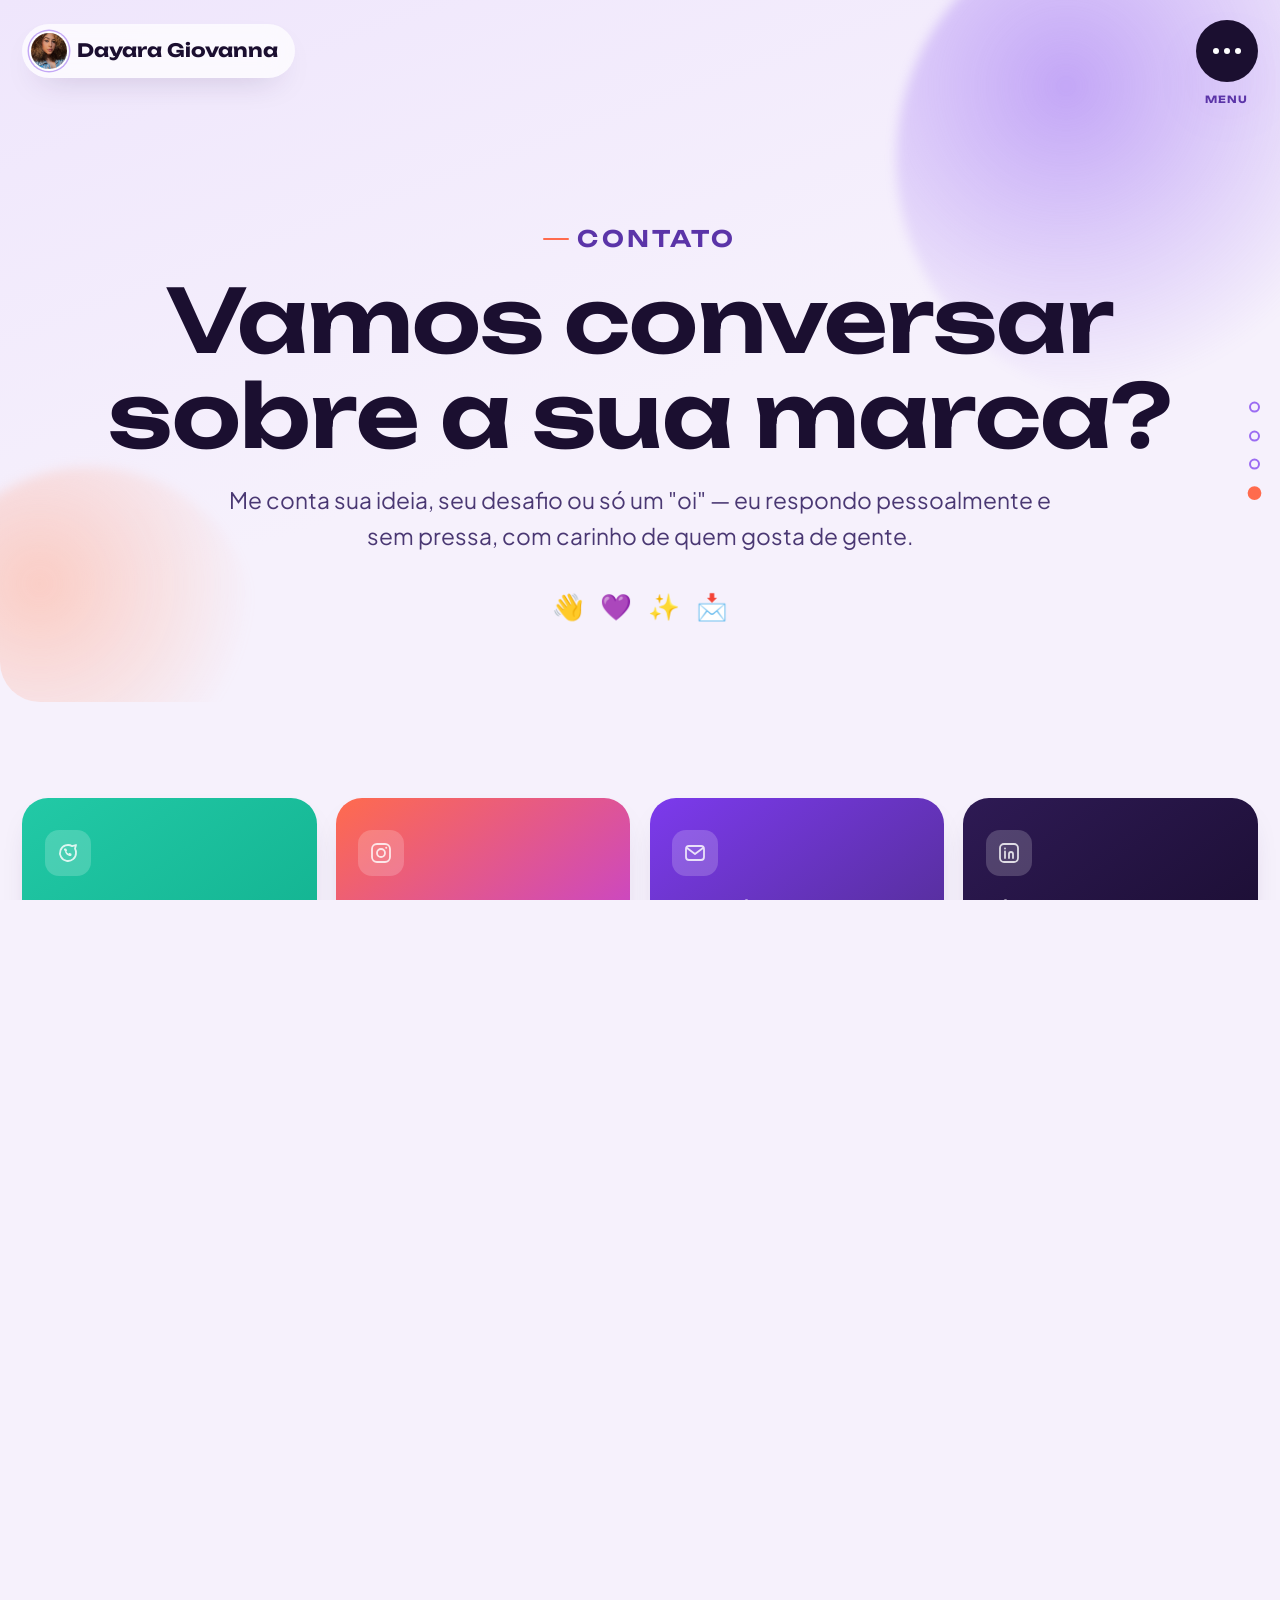
==== contato.html @ fa98b8c7 "initial commit" ====
<!DOCTYPE html>
<html lang="pt-BR">
<head>
  <meta charset="UTF-8">
  <meta name="viewport" content="width=device-width, initial-scale=1.0">
  <title>Contato — Dayara Giovanna Siqueira</title>
  <meta name="description" content="Fale com a Dayara Giovanna Siqueira: WhatsApp, Instagram, e-mail ou formulário. Vamos conversar sobre a estratégia de conteúdo da sua marca.">
  <meta name="theme-color" content="#7C3AED">
  <link rel="icon" href="data:image/svg+xml,<svg xmlns=%22http://www.w3.org/2000/svg%22 viewBox=%220 0 100 100%22><circle cx=%2250%22 cy=%2250%22 r=%2250%22 fill=%22%237C3AED%22/></svg>">
  <link rel="preconnect" href="https://fonts.googleapis.com">
  <link rel="preconnect" href="https://fonts.gstatic.com" crossorigin>
  <link rel="stylesheet" href="assets/css/base.css">
  <link rel="stylesheet" href="assets/css/contato.css">
</head>
<body data-page="contato">
  <a class="skip-link" href="#conteudo">Pular para o conteúdo</a>

  <header class="site-header">
    <div class="container">
      <a class="brand-mark" href="index.html" aria-label="Dayara Giovanna Siqueira, página inicial">
        <span class="brand-mark__dot"><img src="assets/img/hero-retrato.jpg" alt="" loading="eager"></span>
        <span class="brand-mark__name">Dayara Giovanna</span>
      </a>
      <button class="nav-toggle" type="button" aria-expanded="false" aria-controls="menu-principal">
        <span class="nav-toggle__icon" aria-hidden="true">
          <span class="nav-toggle__dots"><span></span><span></span><span></span></span>
          <svg class="nav-toggle__x" viewBox="0 0 24 24" fill="none"><path d="M6 6l12 12M18 6 6 18" stroke="currentColor" stroke-width="2.4" stroke-linecap="round"/></svg>
        </span>
        <span class="nav-toggle__label">Menu</span>
        <span class="visually-hidden">Abrir menu de navegação</span>
      </button>
    </div>
  </header>

  <nav class="nav-overlay" id="menu-principal" aria-label="Navegação principal">
    <span class="nav-close-hint">Esc para fechar</span>
    <div class="nav-overlay__links">
      <div class="nav-overlay__item"><a class="nav-overlay__link" data-nav-link="home" href="index.html"><span class="num">01</span> Home</a></div>
      <div class="nav-overlay__item"><a class="nav-overlay__link" data-nav-link="sobre" href="sobre.html"><span class="num">02</span> Sobre mim</a></div>
      <div class="nav-overlay__item"><a class="nav-overlay__link" data-nav-link="servicos" href="servicos.html"><span class="num">03</span> Serviços</a></div>
      <div class="nav-overlay__item"><a class="nav-overlay__link" data-nav-link="contato" href="contato.html"><span class="num">04</span> Contato</a></div>
    </div>
    <div class="nav-overlay__side">
      <div class="nav-overlay__blob" aria-hidden="true"></div>
      <p class="nav-overlay__quote">"Toda grande parceria começa com uma conversa boa."</p>
      <div class="nav-overlay__meta">
        <a href="mailto:ola@dayarasiqueira.com">ola@dayarasiqueira.com</a>
        <a href="https://instagram.com" target="_blank" rel="noopener">Instagram ↗</a>
        <a href="https://linkedin.com" target="_blank" rel="noopener">LinkedIn ↗</a>
      </div>
    </div>
  </nav>

  <nav class="dot-rail" aria-label="Navegação rápida entre seções">
    <div class="dot-rail__item" data-nav-link="home"><a class="dot-rail__dot" href="index.html" aria-label="Home"></a><span class="dot-rail__tip">Home</span></div>
    <div class="dot-rail__item" data-nav-link="sobre"><a class="dot-rail__dot" href="sobre.html" aria-label="Sobre mim"></a><span class="dot-rail__tip">Sobre mim</span></div>
    <div class="dot-rail__item" data-nav-link="servicos"><a class="dot-rail__dot" href="servicos.html" aria-label="Serviços"></a><span class="dot-rail__tip">Serviços</span></div>
    <div class="dot-rail__item" data-nav-link="contato"><a class="dot-rail__dot" href="contato.html" aria-label="Contato"></a><span class="dot-rail__tip">Contato</span></div>
  </nav>

  <main id="conteudo">
    <section class="contact-hero">
      <div class="contact-hero__blob contact-hero__blob--a" aria-hidden="true"></div>
      <div class="contact-hero__blob contact-hero__blob--b" aria-hidden="true"></div>
      <div class="container contact-hero__content reveal">
        <p class="eyebrow" style="justify-content:center">Contato</p>
        <h1>Vamos conversar sobre a sua marca?</h1>
        <p>Me conta sua ideia, seu desafio ou só um "oi" — eu respondo pessoalmente e sem pressa, com carinho de quem gosta de gente.</p>
        <div class="contact-hero__emojis" aria-hidden="true"><span>👋</span><span>💜</span><span>✨</span><span>📩</span></div>
      </div>
    </section>

    <section class="section" aria-label="Formas rápidas de contato">
      <div class="container">
        <div class="quick-contact reveal-stagger">
          <a class="quick-card quick-card--whatsapp cursor-grow" href="https://wa.me/5521999999999" target="_blank" rel="noopener">
            <span class="quick-card__icon"><svg viewBox="0 0 24 24" fill="none"><path d="M20 12a8 8 0 1 1-3.8-6.8L20 4l-1 3.6A7.9 7.9 0 0 1 20 12Z" stroke="currentColor" stroke-width="1.8" stroke-linejoin="round"/><path d="M9 9.5c0 3 2.5 5.5 5.5 5.5.6 0 1-.5 1-1v-.7c0-.3-.2-.6-.5-.7l-1.3-.5c-.3-.1-.6 0-.8.3l-.3.4c-1-.5-1.8-1.3-2.3-2.3l.4-.3c.2-.2.3-.5.3-.8L10.5 8c-.1-.3-.4-.5-.7-.5H9c-.5 0-1 .4-1 1v1Z" fill="currentColor"/></svg></span>
            <div><h3>WhatsApp</h3><span>Resposta rápida, direto no chat</span></div>
            <span class="quick-card__arrow">Chamar agora <svg viewBox="0 0 24 24" fill="none" aria-hidden="true"><path d="M7 17 17 7M17 7H9M17 7V15" stroke="currentColor" stroke-width="2.2" stroke-linecap="round" stroke-linejoin="round"/></svg></span>
          </a>
          <a class="quick-card quick-card--instagram cursor-grow" href="https://instagram.com" target="_blank" rel="noopener">
            <span class="quick-card__icon"><svg viewBox="0 0 24 24" fill="none"><rect x="3" y="3" width="18" height="18" rx="5" stroke="currentColor" stroke-width="1.8"/><circle cx="12" cy="12" r="4" stroke="currentColor" stroke-width="1.8"/><circle cx="17.2" cy="6.8" r="1" fill="currentColor"/></svg></span>
            <div><h3>Instagram</h3><span>Bastidores e conteúdo do dia a dia</span></div>
            <span class="quick-card__arrow">Seguir <svg viewBox="0 0 24 24" fill="none" aria-hidden="true"><path d="M7 17 17 7M17 7H9M17 7V15" stroke="currentColor" stroke-width="2.2" stroke-linecap="round" stroke-linejoin="round"/></svg></span>
          </a>
          <a class="quick-card quick-card--email cursor-grow" href="mailto:ola@dayarasiqueira.com">
            <span class="quick-card__icon"><svg viewBox="0 0 24 24" fill="none"><rect x="3" y="5" width="18" height="14" rx="3" stroke="currentColor" stroke-width="1.8"/><path d="m4 7 8 6 8-6" stroke="currentColor" stroke-width="1.8" stroke-linecap="round" stroke-linejoin="round"/></svg></span>
            <div><h3>E-mail</h3><span>ola@dayarasiqueira.com</span></div>
            <span class="quick-card__arrow">Enviar e-mail <svg viewBox="0 0 24 24" fill="none" aria-hidden="true"><path d="M7 17 17 7M17 7H9M17 7V15" stroke="currentColor" stroke-width="2.2" stroke-linecap="round" stroke-linejoin="round"/></svg></span>
          </a>
          <a class="quick-card quick-card--linkedin cursor-grow" href="https://linkedin.com" target="_blank" rel="noopener">
            <span class="quick-card__icon"><svg viewBox="0 0 24 24" fill="none"><rect x="3" y="3" width="18" height="18" rx="4" stroke="currentColor" stroke-width="1.8"/><path d="M8 10.5V17M8 7.5v.01M12 17v-4a2 2 0 0 1 4 0v4M12 13v4" stroke="currentColor" stroke-width="1.8" stroke-linecap="round"/></svg></span>
            <div><h3>LinkedIn</h3><span>Conexões profissionais e cases</span></div>
            <span class="quick-card__arrow">Conectar <svg viewBox="0 0 24 24" fill="none" aria-hidden="true"><path d="M7 17 17 7M17 7H9M17 7V15" stroke="currentColor" stroke-width="2.2" stroke-linecap="round" stroke-linejoin="round"/></svg></span>
          </a>
        </div>
      </div>
    </section>

    <section class="section" aria-label="Formulário de contato">
      <div class="container contact-form-wrap">
        <div class="contact-form-aside reveal">
          <p class="eyebrow">Formulário</p>
          <h2 class="text-balance">Prefere escrever com calma? Manda por aqui.</h2>
          <p>Conta um pouco sobre seu projeto — eu leio cada mensagem com atenção e respondo em até 1 dia útil.</p>
          <ul>
            <li><svg viewBox="0 0 24 24" fill="none"><path d="M12 6v6l4 2" stroke="currentColor" stroke-width="2" stroke-linecap="round"/><circle cx="12" cy="12" r="9" stroke="currentColor" stroke-width="2"/></svg> Resposta em até 1 dia útil</li>
            <li><svg viewBox="0 0 24 24" fill="none"><path d="M12 21s-7-4.3-9.5-8.6C.7 8.1 2 4.5 5.6 4a5 5 0 0 1 6.4 2 5 5 0 0 1 6.4-2c3.6.5 4.9 4.1 3.1 7.4C19 16.7 12 21 12 21Z" stroke="currentColor" stroke-width="2"/></svg> Atendimento remoto, todo o Brasil</li>
            <li><svg viewBox="0 0 24 24" fill="none"><path d="M5 13l4 4L19 7" stroke="currentColor" stroke-width="2.4" stroke-linecap="round" stroke-linejoin="round"/></svg> Primeira conversa sem compromisso</li>
          </ul>
        </div>

        <div class="contact-card reveal">
          <form id="contact-form" novalidate>
            <div class="form-field">
              <input type="text" id="nome" name="nome" placeholder=" " required autocomplete="name">
              <label for="nome">Seu nome</label>
            </div>
            <div class="form-field">
              <input type="email" id="email" name="email" placeholder=" " required autocomplete="email">
              <label for="email">Seu e-mail</label>
            </div>
            <div class="form-field form-field--select">
              <select id="assunto" name="assunto" required>
                <option value="" disabled selected></option>
                <option value="gestao">Gestão de redes sociais</option>
                <option value="estrategia">Estratégia de conteúdo</option>
                <option value="producao">Produção fotográfica & vídeo</option>
                <option value="consultoria">Consultoria & mentoria</option>
                <option value="outro">Outro assunto</option>
              </select>
              <label for="assunto">Assunto</label>
            </div>
            <div class="form-field">
              <textarea id="mensagem" name="mensagem" placeholder=" " required></textarea>
              <label for="mensagem">Conte um pouco sobre seu projeto</label>
            </div>
            <button class="btn btn--primary contact-card__submit" type="submit">
              Enviar mensagem
              <svg viewBox="0 0 24 24" fill="none" aria-hidden="true"><path d="M7 17 17 7M17 7H9M17 7V15" stroke="currentColor" stroke-width="2.2" stroke-linecap="round" stroke-linejoin="round"/></svg>
            </button>
          </form>

          <div class="form-success" role="status" aria-live="polite">
            <span class="form-success__icon"><svg viewBox="0 0 24 24" fill="none"><path d="M5 13l4 4L19 7" stroke="currentColor" stroke-width="2.6" stroke-linecap="round" stroke-linejoin="round"/></svg></span>
            <h3>Mensagem enviada!</h3>
            <p>Obrigada por escrever. Vou ler com carinho e responder em breve, viu? 💜</p>
            <button class="btn btn--outline" type="button" data-form-reset>Enviar outra mensagem</button>
          </div>
        </div>
      </div>
    </section>

    <section class="section" aria-labelledby="faq-titulo">
      <div class="container">
        <div class="feed-head reveal" style="text-align:center; margin-bottom: var(--space-lg);">
          <p class="eyebrow" style="justify-content:center">Perguntas frequentes</p>
          <h2 id="faq-titulo" class="text-balance" style="font-size: var(--fs-2xl); margin-top:0.8rem;">Ainda com dúvidas? Talvez estejam aqui.</h2>
        </div>
        <div class="faq-list reveal-stagger">
          <details class="faq-item">
            <summary>Como funciona o processo de contratação?<span class="faq-icon" aria-hidden="true"><svg viewBox="0 0 24 24" fill="none"><path d="M12 5v14M5 12h14" stroke="currentColor" stroke-width="2.4" stroke-linecap="round"/></svg></span></summary>
            <div class="faq-item__body"><p>Depois do primeiro contato, agendamos uma conversa de diagnóstico gratuita. A partir dela, monto uma proposta sob medida para o seu momento.</p></div>
          </details>
          <details class="faq-item">
            <summary>Atende clientes fora do Rio de Janeiro?<span class="faq-icon" aria-hidden="true"><svg viewBox="0 0 24 24" fill="none"><path d="M12 5v14M5 12h14" stroke="currentColor" stroke-width="2.4" stroke-linecap="round"/></svg></span></summary>
            <div class="faq-item__body"><p>Sim! Todo o atendimento é remoto, então trabalho com marcas de qualquer lugar do Brasil (e do mundo).</p></div>
          </details>
          <details class="faq-item">
            <summary>Qual o prazo médio de entrega do planejamento?<span class="faq-icon" aria-hidden="true"><svg viewBox="0 0 24 24" fill="none"><path d="M12 5v14M5 12h14" stroke="currentColor" stroke-width="2.4" stroke-linecap="round"/></svg></span></summary>
            <div class="faq-item__body"><p>O planejamento estratégico costuma ficar pronto em até 10 dias úteis após o alinhamento inicial com a marca.</p></div>
          </details>
          <details class="faq-item">
            <summary>Preciso já ter identidade visual definida?<span class="faq-icon" aria-hidden="true"><svg viewBox="0 0 24 24" fill="none"><path d="M12 5v14M5 12h14" stroke="currentColor" stroke-width="2.4" stroke-linecap="round"/></svg></span></summary>
            <div class="faq-item__body"><p>Não é obrigatório. Se sua marca ainda não tem identidade visual fechada, posso indicar parceiros de confiança para essa etapa.</p></div>
          </details>
          <details class="faq-item">
            <summary>Como acompanho os resultados do meu projeto?<span class="faq-icon" aria-hidden="true"><svg viewBox="0 0 24 24" fill="none"><path d="M12 5v14M5 12h14" stroke="currentColor" stroke-width="2.4" stroke-linecap="round"/></svg></span></summary>
            <div class="faq-item__body"><p>Envio relatórios periódicos com métricas claras e, nos planos Crescimento e Performance, marcamos conversas de acompanhamento.</p></div>
          </details>
        </div>
      </div>
    </section>
  </main>

  <footer class="site-footer">
    <div class="footer-blob" aria-hidden="true"></div>
    <div class="container">
      <div class="footer-grid">
        <div class="footer-brand">
          <h3>Dayara Giovanna Siqueira</h3>
          <p>Social media & estrategista de conteúdo, criando comunicação que conecta marcas a pessoas.</p>
        </div>
        <div class="footer-col">
          <h4>Navegação</h4>
          <ul>
            <li><a href="index.html">Home</a></li>
            <li><a href="sobre.html">Sobre mim</a></li>
            <li><a href="servicos.html">Serviços</a></li>
            <li><a href="contato.html">Contato</a></li>
          </ul>
        </div>
        <div class="footer-col">
          <h4>Conecte-se</h4>
          <ul>
            <li><a href="mailto:ola@dayarasiqueira.com">ola@dayarasiqueira.com</a></li>
            <li><a href="https://instagram.com" target="_blank" rel="noopener">Instagram</a></li>
            <li><a href="https://linkedin.com" target="_blank" rel="noopener">LinkedIn</a></li>
          </ul>
        </div>
      </div>
      <div class="footer-bottom">
        <span>© 2026 Dayara Giovanna Siqueira. Todos os direitos reservados.</span>
        <span>Protótipo de projeto — pessoa fictícia.</span>
      </div>
    </div>
  </footer>

  <script src="assets/js/main.js"></script>
  <script src="assets/js/contato.js"></script>
</body>
</html>
---- assets/css/base.css ----
/* ==========================================================================
   DAYARA GIOVANNA — DESIGN SYSTEM BASE
   Tokens, reset, tipografia, navegação e componentes globais
   ========================================================================== */

@import url('https://fonts.googleapis.com/css2?family=Unbounded:wght@400;500;600;700;800;900&family=Plus+Jakarta+Sans:ital,wght@0,400;0,500;0,600;0,700;0,800;1,500&display=swap');

:root {
  /* ---- Paleta: roxo lilás + acentos vibrantes de publicidade ---- */
  --lilac-bg: #F6F1FC;
  --lilac-bg-soft: #FBF8FE;
  --lilac-panel: #ECE1FA;
  --lilac-panel-2: #E3D2F9;
  --white: #FFFFFF;

  --purple-950: #170B2B;
  --purple-800: #2E1A54;
  --purple-700: #402876;
  --purple-600: #5B34A8;
  --purple-500: #7C3AED;
  --purple-400: #9B6CF2;
  --purple-300: #C4A8F5;
  --purple-200: #DFCBFA;
  --purple-100: #EFE6FC;

  --coral-600: #E24E3B;
  --coral-500: #FF6B4D;
  --coral-300: #FFB199;
  --coral-100: #FFE4DA;

  --mint-600: #0FAE8C;
  --mint-500: #21CDA8;
  --mint-100: #D6F7EE;

  --gold-500: #FFC24B;
  --gold-100: #FFEFCE;

  --ink: #1B0F30;
  --body-text: #4A3873;
  --muted: #7863A3;
  --line: rgba(64, 40, 118, 0.14);

  /* ---- Tipografia ---- */
  --font-display: 'Unbounded', system-ui, sans-serif;
  --font-body: 'Plus Jakarta Sans', system-ui, sans-serif;

  --fs-xs: clamp(0.78rem, 0.75rem + 0.1vw, 0.85rem);
  --fs-sm: clamp(0.9rem, 0.87rem + 0.15vw, 1rem);
  --fs-base: clamp(1rem, 0.96rem + 0.2vw, 1.125rem);
  --fs-md: clamp(1.2rem, 1.1rem + 0.4vw, 1.5rem);
  --fs-lg: clamp(1.6rem, 1.4rem + 0.9vw, 2.3rem);
  --fs-xl: clamp(1.9rem, 1.5rem + 1.7vw, 3.6rem);
  --fs-2xl: clamp(2.15rem, 1.7rem + 2.7vw, 5.4rem);
  --fs-3xl: clamp(2.5rem, 1.8rem + 4.6vw, 7.8rem);

  /* ---- Espaçamento ---- */
  --space-2xs: 0.4rem;
  --space-xs: 0.75rem;
  --space-sm: 1.25rem;
  --space-md: 2rem;
  --space-lg: 3.5rem;
  --space-xl: 6rem;
  --space-2xl: 9rem;

  --container: 1240px;
  --radius-sm: 14px;
  --radius-md: 26px;
  --radius-lg: 40px;
  --radius-pill: 999px;

  --ease-out: cubic-bezier(0.16, 1, 0.3, 1);
  --ease-soft: cubic-bezier(0.4, 0, 0.2, 1);
  --dur-fast: 0.25s;
  --dur-base: 0.5s;
  --dur-slow: 0.9s;

  --shadow-soft: 0 20px 50px -25px rgba(46, 26, 84, 0.35);
  --shadow-card: 0 14px 34px -18px rgba(46, 26, 84, 0.28);
  --shadow-lift: 0 26px 60px -20px rgba(124, 58, 237, 0.4);
}

/* ---- Reset ---- */
*, *::before, *::after { box-sizing: border-box; }
* { margin: 0; }
html { scroll-behavior: smooth; }
@media (prefers-reduced-motion: reduce) {
  html { scroll-behavior: auto; }
  *, *::before, *::after {
    animation-duration: 0.001ms !important;
    animation-iteration-count: 1 !important;
    transition-duration: 0.001ms !important;
    scroll-behavior: auto !important;
  }
}

html, body { height: 100%; }
html { overflow-x: hidden; }
body {
  font-family: var(--font-body);
  font-size: var(--fs-base);
  color: var(--body-text);
  background: var(--lilac-bg);
  line-height: 1.6;
  -webkit-font-smoothing: antialiased;
  overflow-x: hidden;
}

img, picture, video, svg { display: block; max-width: 100%; }
img { height: auto; }
a { color: inherit; text-decoration: none; }
ul, ol { list-style: none; padding: 0; }
button, input, textarea, select { font: inherit; color: inherit; }
button { cursor: pointer; background: none; border: none; }

h1, h2, h3, h4 {
  font-family: var(--font-display);
  color: var(--ink);
  line-height: 1.08;
  letter-spacing: -0.01em;
  font-weight: 600;
}

::selection { background: var(--purple-500); color: var(--white); }

:focus-visible {
  outline: 3px solid var(--purple-500);
  outline-offset: 3px;
  border-radius: 4px;
}

.container {
  width: min(100% - 2.8rem, var(--container));
  margin-inline: auto;
}

.skip-link {
  position: absolute;
  top: -100px;
  left: 1rem;
  background: var(--ink);
  color: var(--white);
  padding: 0.8rem 1.4rem;
  border-radius: var(--radius-sm);
  z-index: 999;
  transition: top var(--dur-fast) var(--ease-out);
}
.skip-link:focus { top: 1rem; }

.eyebrow {
  display: inline-flex;
  align-items: center;
  gap: 0.5rem;
  font-family: var(--font-display);
  font-size: var(--fs-xs);
  font-weight: 600;
  letter-spacing: 0.14em;
  text-transform: uppercase;
  color: var(--purple-600);
}
.eyebrow::before {
  content: '';
  width: 26px;
  height: 2px;
  background: var(--coral-500);
  border-radius: 2px;
}

.section {
  padding-block: var(--space-xl);
  position: relative;
}

.text-balance { text-wrap: balance; }

.highlight {
  position: relative;
  white-space: nowrap;
}
.highlight svg {
  position: absolute;
  left: -2%;
  bottom: -0.12em;
  width: 104%;
  height: 0.5em;
  z-index: -1;
  color: var(--gold-500);
}

/* ---- Botões ---- */
.btn {
  display: inline-flex;
  align-items: center;
  gap: 0.6rem;
  font-family: var(--font-display);
  font-weight: 600;
  font-size: var(--fs-sm);
  padding: 1.05rem 1.9rem;
  border-radius: var(--radius-pill);
  transition: transform var(--dur-fast) var(--ease-out), box-shadow var(--dur-fast) var(--ease-out), background var(--dur-fast) var(--ease-out);
  white-space: nowrap;
}
.btn svg { width: 18px; height: 18px; transition: transform var(--dur-fast) var(--ease-out); }
.btn:hover svg { transform: translate(3px, -3px); }
.btn:hover { transform: translateY(-3px); }
.btn:active { transform: translateY(-1px); }

.btn--primary {
  background: var(--ink);
  color: var(--white);
  box-shadow: var(--shadow-card);
}
.btn--primary:hover { background: var(--purple-500); box-shadow: var(--shadow-lift); }

.btn--coral {
  background: var(--coral-500);
  color: var(--white);
  box-shadow: 0 18px 40px -16px rgba(226, 78, 59, 0.55);
}
.btn--coral:hover { background: var(--coral-600); }

.btn--outline {
  background: transparent;
  color: var(--ink);
  border: 1.5px solid var(--line);
}
.btn--outline:hover { border-color: var(--purple-500); background: var(--purple-100); }

.btn--ghost {
  background: var(--white);
  color: var(--ink);
  box-shadow: var(--shadow-card);
}
.btn--ghost:hover { background: var(--purple-100); }

/* ---- Tag / pill ---- */
.pill {
  display: inline-flex;
  align-items: center;
  gap: 0.45rem;
  font-size: var(--fs-xs);
  font-weight: 600;
  padding: 0.5rem 1rem;
  border-radius: var(--radius-pill);
  background: var(--white);
  color: var(--purple-700);
  box-shadow: var(--shadow-card);
}

/* ==========================================================================
   NAVEGAÇÃO — marca fixa + gatilho de menu + overlay fullscreen
   ========================================================================== */

.site-header {
  position: fixed;
  inset: 0 0 auto 0;
  z-index: 250;
  padding: var(--space-sm) 0 0;
  pointer-events: none;
}
.site-header .container {
  display: flex;
  align-items: center;
  justify-content: space-between;
}

.brand-mark {
  pointer-events: auto;
  display: inline-flex;
  align-items: center;
  gap: 0.6rem;
  font-family: var(--font-display);
  font-weight: 700;
  font-size: 1.15rem;
  color: var(--ink);
  background: rgba(255,255,255,0.72);
  backdrop-filter: blur(14px);
  padding: 0.55rem 1.1rem 0.55rem 0.55rem;
  border-radius: var(--radius-pill);
  box-shadow: var(--shadow-card);
  transition: transform var(--dur-fast) var(--ease-out);
}
.brand-mark:hover { transform: translateY(-2px); }
.brand-mark__dot {
  width: 36px;
  height: 36px;
  border-radius: 50%;
  overflow: hidden;
  flex-shrink: 0;
  box-shadow: 0 0 0 2px var(--white), 0 0 0 3.5px var(--purple-300);
}
.brand-mark__dot img {
  width: 100%;
  height: 100%;
  object-fit: cover;
  object-position: center 60%;
  display: block;
}

/* Gatilho do menu: três pontinhos que dão lugar a um X ao abrir */
.nav-toggle {
  pointer-events: auto;
  position: relative;
  width: 62px;
  height: 62px;
  border-radius: 50%;
  background: var(--ink);
  box-shadow: var(--shadow-lift);
  display: grid;
  place-items: center;
  transition: transform var(--dur-fast) var(--ease-out), background var(--dur-fast) var(--ease-out);
}
.nav-toggle:hover { transform: scale(1.06); }

.nav-toggle__icon {
  position: relative;
  width: 22px;
  height: 22px;
  display: flex;
  align-items: center;
  justify-content: center;
}
.nav-toggle__dots {
  position: absolute;
  inset: 0;
  display: flex;
  align-items: center;
  justify-content: center;
  gap: 5px;
  transition: opacity var(--dur-fast) var(--ease-out), transform var(--dur-fast) var(--ease-out);
}
.nav-toggle__dots span {
  width: 6px;
  height: 6px;
  border-radius: 50%;
  background: var(--white);
  flex-shrink: 0;
}
.nav-toggle__x {
  position: absolute;
  inset: 0;
  width: 22px;
  height: 22px;
  color: var(--white);
  opacity: 0;
  transform: rotate(-35deg) scale(0.5);
  transition: opacity var(--dur-base) var(--ease-out), transform var(--dur-base) var(--ease-out);
}
.nav-toggle[aria-expanded="true"] .nav-toggle__dots {
  opacity: 0;
  transform: scale(0.4);
}
.nav-toggle[aria-expanded="true"] .nav-toggle__x {
  opacity: 1;
  transform: rotate(0deg) scale(1);
}

.nav-toggle__label {
  position: absolute;
  bottom: -1.6rem;
  font-family: var(--font-display);
  font-size: 0.62rem;
  letter-spacing: 0.12em;
  text-transform: uppercase;
  color: var(--purple-600);
  font-weight: 700;
}
.nav-toggle[aria-expanded="true"] { background: var(--coral-500); }

.nav-overlay {
  position: fixed;
  inset: 0;
  z-index: 200;
  background: var(--purple-950);
  display: grid;
  grid-template-columns: 1.15fr 0.85fr;
  visibility: hidden;
  opacity: 0;
  transition: opacity var(--dur-base) var(--ease-soft), visibility 0s linear var(--dur-base);
}
.nav-overlay.is-open {
  visibility: visible;
  opacity: 1;
  transition: opacity var(--dur-base) var(--ease-soft);
}
.nav-overlay__links {
  padding: clamp(6.5rem, 10vw, 9rem) clamp(1.8rem, 6vw, 6rem) var(--space-lg);
  display: flex;
  flex-direction: column;
  justify-content: center;
  gap: 0.4rem;
  position: relative;
}
.nav-overlay__item {
  overflow: hidden;
}
.nav-overlay__link {
  display: flex;
  align-items: baseline;
  gap: 1.1rem;
  font-family: var(--font-display);
  font-size: clamp(2.6rem, 5.5vw, 5rem);
  font-weight: 600;
  color: var(--purple-200);
  padding: 0.28em 0;
  transform: translateY(110%);
  transition: transform var(--dur-slow) var(--ease-out), color var(--dur-fast) var(--ease-out);
  border-bottom: 1px solid rgba(255,255,255,0.08);
}
.nav-overlay.is-open .nav-overlay__link { transform: translateY(0); }
.nav-overlay__link span.num {
  font-family: var(--font-body);
  font-size: 0.85rem;
  font-weight: 600;
  color: var(--coral-500);
}
.nav-overlay__link:hover,
.nav-overlay__link:focus-visible,
.nav-overlay__link[aria-current="page"] {
  color: var(--white);
}
.nav-overlay__link:hover span.num,
.nav-overlay__link[aria-current="page"] span.num { color: var(--mint-500); }

.nav-overlay__side {
  background: var(--purple-800);
  padding: clamp(6.5rem, 10vw, 9rem) clamp(1.8rem, 5vw, 4rem) var(--space-lg);
  display: flex;
  flex-direction: column;
  justify-content: space-between;
  position: relative;
  overflow: hidden;
}
.nav-overlay__quote {
  font-family: var(--font-display);
  font-size: var(--fs-md);
  color: var(--purple-100);
  max-width: 24ch;
  line-height: 1.3;
}
.nav-overlay__meta {
  display: flex;
  flex-direction: column;
  gap: 1.1rem;
}
.nav-overlay__meta a {
  font-weight: 600;
  color: var(--purple-200);
  border-bottom: 1px solid transparent;
  transition: color var(--dur-fast), border-color var(--dur-fast);
  width: fit-content;
}
.nav-overlay__meta a:hover { color: var(--white); border-color: var(--coral-500); }
.nav-overlay__blob {
  position: absolute;
  right: -20%;
  bottom: -15%;
  width: 60%;
  aspect-ratio: 1;
  background: radial-gradient(circle at 30% 30%, var(--purple-500), transparent 70%);
  filter: blur(10px);
  opacity: 0.55;
  border-radius: 50%;
}

.nav-close-hint {
  position: absolute;
  bottom: var(--space-sm);
  left: clamp(1.8rem, 6vw, 6rem);
  color: var(--purple-300);
  font-size: var(--fs-xs);
  letter-spacing: 0.1em;
  text-transform: uppercase;
  z-index: 1;
}

@media (max-width: 760px) {
  .nav-close-hint { left: 1.6rem; bottom: 1.3rem; }
}

body.nav-open { overflow: hidden; }

/* ---- Trilho de pontos (navegação secundária, desktop) ---- */
.dot-rail {
  position: fixed;
  right: var(--space-sm);
  top: 50%;
  transform: translateY(-50%);
  z-index: 90;
  display: flex;
  flex-direction: column;
  align-items: center;
  gap: 1.1rem;
  pointer-events: auto;
}
.dot-rail__item { position: relative; display: flex; align-items: center; }
.dot-rail__dot {
  width: 11px;
  height: 11px;
  border-radius: 50%;
  border: 2px solid var(--purple-400);
  background: transparent;
  transition: background var(--dur-fast), transform var(--dur-fast), border-color var(--dur-fast);
}
.dot-rail__item[aria-current="page"] .dot-rail__dot,
.dot-rail__item:hover .dot-rail__dot {
  background: var(--coral-500);
  border-color: var(--coral-500);
  transform: scale(1.25);
}
.dot-rail__tip {
  position: absolute;
  right: 130%;
  white-space: nowrap;
  font-family: var(--font-display);
  font-size: 0.7rem;
  font-weight: 600;
  letter-spacing: 0.06em;
  text-transform: uppercase;
  background: var(--ink);
  color: var(--white);
  padding: 0.35rem 0.7rem;
  border-radius: var(--radius-pill);
  opacity: 0;
  transform: translateX(6px);
  transition: opacity var(--dur-fast) var(--ease-out), transform var(--dur-fast) var(--ease-out);
}
.dot-rail__item:hover .dot-rail__tip,
.dot-rail__item:focus-within .dot-rail__tip { opacity: 1; transform: translateX(0); }

@media (max-width: 960px) {
  .dot-rail { display: none; }
}

@media (max-width: 760px) {
  .nav-overlay { grid-template-columns: 1fr; }
  .nav-overlay__side { display: none; }
  .nav-overlay__links { padding: clamp(6rem, 22vw, 7.5rem) 1.6rem var(--space-lg); }
  .nav-overlay__link { font-size: clamp(2.1rem, 11vw, 2.8rem); gap: 0.8rem; }
}

@media (max-width: 420px) {
  .brand-mark__name { display: none; }
  .brand-mark { padding: 0.55rem; }
}

/* ---- Banner de chamada (CTA), reutilizado em várias páginas ---- */
.cta-band {
  background: linear-gradient(135deg, var(--purple-500), var(--coral-500));
  border-radius: var(--radius-lg);
  padding: clamp(3rem, 7vw, 5rem);
  text-align: center;
  color: var(--white);
  position: relative;
  overflow: hidden;
}
.cta-band .eyebrow { justify-content: center; color: rgba(255,255,255,0.85); }
.cta-band .eyebrow::before { background: var(--white); }
.cta-band h2 {
  color: var(--white);
  font-size: var(--fs-2xl);
  max-width: 20ch;
  margin: 1rem auto 0.9rem;
}
.cta-band p { color: rgba(255,255,255,0.88); max-width: 46ch; margin: 0 auto var(--space-md); }
.cta-band .btn--primary { background: var(--white); color: var(--ink); box-shadow: 0 20px 50px -20px rgba(0,0,0,0.4); }
.cta-band .btn--primary:hover { background: var(--ink); color: var(--white); }

/* ---- Rodapé ---- */
.site-footer {
  background: var(--ink);
  color: var(--purple-200);
  padding-block: var(--space-lg) var(--space-md);
  position: relative;
  overflow: hidden;
}
.site-footer a { transition: color var(--dur-fast); }
.site-footer a:hover { color: var(--white); }
.footer-grid {
  display: grid;
  grid-template-columns: 1.3fr 1fr 1fr;
  gap: var(--space-md);
  padding-bottom: var(--space-lg);
  border-bottom: 1px solid rgba(255,255,255,0.1);
}
.footer-brand h3 {
  color: var(--white);
  font-size: var(--fs-lg);
  margin-bottom: 1rem;
}
.footer-brand p { max-width: 36ch; color: var(--purple-300); }
.footer-col h4 {
  font-family: var(--font-display);
  color: var(--white);
  font-size: 0.85rem;
  letter-spacing: 0.08em;
  text-transform: uppercase;
  margin-bottom: 1.1rem;
}
.footer-col ul { display: flex; flex-direction: column; gap: 0.7rem; }
.footer-bottom {
  display: flex;
  justify-content: space-between;
  align-items: center;
  flex-wrap: wrap;
  gap: 1rem;
  padding-top: var(--space-md);
  font-size: var(--fs-xs);
  color: var(--purple-400);
}
.footer-blob {
  position: absolute;
  top: -30%;
  left: -10%;
  width: 40%;
  aspect-ratio: 1;
  background: radial-gradient(circle, var(--purple-700), transparent 70%);
  opacity: 0.5;
}

@media (max-width: 760px) {
  .footer-grid { grid-template-columns: 1fr; gap: var(--space-lg); }
}

/* ---- Cursor de destaque (desktop com ponteiro fino) ---- */
.cursor-dot {
  position: fixed;
  top: 0; left: 0;
  width: 14px; height: 14px;
  border-radius: 50%;
  background: var(--coral-500);
  pointer-events: none;
  z-index: 999;
  mix-blend-mode: difference;
  transform: translate(-50%, -50%);
  transition: width var(--dur-fast) var(--ease-out), height var(--dur-fast) var(--ease-out), opacity var(--dur-fast);
  opacity: 0;
}
.cursor-dot.is-active { opacity: 1; }
.cursor-dot.is-big { width: 46px; height: 46px; }

@media (hover: none), (pointer: coarse) {
  .cursor-dot { display: none; }
}

/* ---- Reveal on scroll ---- */
.reveal {
  opacity: 0;
  transform: translateY(36px);
  transition: opacity 0.9s var(--ease-out), transform 0.9s var(--ease-out);
}
.reveal.is-visible { opacity: 1; transform: translateY(0); }
.reveal-stagger > * {
  opacity: 0;
  transform: translateY(30px);
  transition: opacity 0.7s var(--ease-out), transform 0.7s var(--ease-out);
}
.reveal-stagger.is-visible > * { opacity: 1; transform: translateY(0); }
.reveal-stagger.is-visible > *:nth-child(1) { transition-delay: 0.02s; }
.reveal-stagger.is-visible > *:nth-child(2) { transition-delay: 0.1s; }
.reveal-stagger.is-visible > *:nth-child(3) { transition-delay: 0.18s; }
.reveal-stagger.is-visible > *:nth-child(4) { transition-delay: 0.26s; }
.reveal-stagger.is-visible > *:nth-child(5) { transition-delay: 0.34s; }
.reveal-stagger.is-visible > *:nth-child(6) { transition-delay: 0.42s; }

/* ---- Marquee ---- */
.marquee {
  overflow: hidden;
  white-space: nowrap;
  border-block: 1.5px solid var(--line);
  padding-block: var(--space-sm);
}
.marquee__track {
  display: inline-flex;
  gap: 2.5rem;
  animation: marquee 28s linear infinite;
}
.marquee:hover .marquee__track { animation-play-state: paused; }
.marquee__track span {
  font-family: var(--font-display);
  font-size: clamp(1.1rem, 2.4vw, 1.9rem);
  color: var(--purple-300);
  display: inline-flex;
  align-items: center;
  gap: 2.5rem;
}
.marquee__track span::after { content: '✦'; color: var(--coral-500); font-size: 1rem; }
@keyframes marquee {
  from { transform: translateX(0); }
  to { transform: translateX(-50%); }
}

/* ---- Skip/util ---- */
.visually-hidden {
  position: absolute !important;
  width: 1px; height: 1px;
  overflow: hidden;
  clip: rect(0 0 0 0);
  white-space: nowrap;
}

@media (max-width: 720px) {
  .section { padding-block: var(--space-lg); }
}
---- assets/css/contato.css ----
/* ============================== CONTATO ============================== */

.contact-hero {
  min-height: 78svh;
  display: flex;
  align-items: center;
  padding-top: clamp(6rem, 12vw, 9rem);
  position: relative;
  overflow: hidden;
  border-radius: 0 0 var(--radius-lg) var(--radius-lg);
  background: linear-gradient(160deg, var(--purple-100) 0%, var(--lilac-bg) 55%);
}
.contact-hero__blob {
  position: absolute;
  border-radius: 50%;
  filter: blur(6px);
  opacity: 0.55;
}
.contact-hero__blob--a {
  width: 38vw; aspect-ratio: 1;
  background: radial-gradient(circle at 35% 35%, var(--purple-400), transparent 70%);
  top: -12%; right: -8%;
  animation: driftA 16s ease-in-out infinite;
}
.contact-hero__blob--b {
  width: 26vw; aspect-ratio: 1;
  background: radial-gradient(circle at 35% 35%, var(--coral-300), transparent 70%);
  bottom: -14%; left: -6%;
  animation: driftB 18s ease-in-out infinite;
}
@keyframes driftA { 0%, 100% { transform: translate(0,0); } 50% { transform: translate(-3%, 4%); } }
@keyframes driftB { 0%, 100% { transform: translate(0,0); } 50% { transform: translate(4%, -3%); } }

.contact-hero__content { position: relative; text-align: center; }
.contact-hero__content h1 {
  font-size: var(--fs-3xl);
  max-width: 18ch;
  margin: 1rem auto 1.2rem;
}
.contact-hero__content p { max-width: 50ch; margin-inline: auto; font-size: var(--fs-md); }

.contact-hero__emojis {
  display: flex;
  justify-content: center;
  gap: 1rem;
  margin-top: var(--space-md);
  font-size: 1.6rem;
}
.contact-hero__emojis span { animation: floaty 4s ease-in-out infinite; }
.contact-hero__emojis span:nth-child(2) { animation-delay: 0.6s; }
.contact-hero__emojis span:nth-child(3) { animation-delay: 1.2s; }
.contact-hero__emojis span:nth-child(4) { animation-delay: 1.8s; }
@keyframes floaty { 0%, 100% { transform: translateY(0) rotate(0); } 50% { transform: translateY(-10px) rotate(-6deg); } }

/* ---- Cards de contato rápido ---- */
.quick-contact {
  display: grid;
  grid-template-columns: repeat(4, 1fr);
  gap: 1.2rem;
}
.quick-card {
  display: flex;
  flex-direction: column;
  gap: 1.4rem;
  padding: var(--space-md) 1.4rem;
  border-radius: var(--radius-md);
  color: var(--white);
  box-shadow: var(--shadow-card);
  transition: transform var(--dur-base) var(--ease-out), box-shadow var(--dur-base) var(--ease-out);
  position: relative;
  overflow: hidden;
}
.quick-card:hover { transform: translateY(-10px) rotate(-1deg); box-shadow: var(--shadow-lift); }
.quick-card--whatsapp { background: linear-gradient(145deg, #22C9A6, #0FAE8C); }
.quick-card--instagram { background: linear-gradient(145deg, #FF6B4D, #B83AED); }
.quick-card--email { background: linear-gradient(145deg, #7C3AED, #4A2B82); }
.quick-card--linkedin { background: linear-gradient(145deg, #2E1A54, #170B2B); }
.quick-card__icon {
  width: 46px; height: 46px;
  border-radius: 14px;
  background: rgba(255,255,255,0.22);
  display: grid;
  place-items: center;
}
.quick-card__icon svg { width: 24px; height: 24px; }
.quick-card h3 { color: var(--white); font-size: var(--fs-md); }
.quick-card span { font-size: var(--fs-xs); opacity: 0.85; font-weight: 600; }
.quick-card__arrow {
  margin-top: auto;
  display: inline-flex;
  align-items: center;
  gap: 0.4rem;
  font-weight: 700;
  font-size: 0.82rem;
}
.quick-card__arrow svg { width: 16px; height: 16px; transition: transform var(--dur-fast) var(--ease-out); }
.quick-card:hover .quick-card__arrow svg { transform: translate(4px, -4px); }

@media (max-width: 1080px) { .quick-contact { grid-template-columns: repeat(2, 1fr); } }
@media (max-width: 560px) { .quick-contact { grid-template-columns: 1fr; } }

/* ---- Formulário ---- */
.contact-form-wrap {
  display: grid;
  grid-template-columns: 0.9fr 1.1fr;
  gap: clamp(2rem, 5vw, 4rem);
  align-items: center;
}
.contact-form-aside h2 { font-size: var(--fs-2xl); margin-bottom: 1rem; }
.contact-form-aside p { max-width: 42ch; margin-bottom: var(--space-md); }
.contact-form-aside ul { display: flex; flex-direction: column; gap: 0.9rem; }
.contact-form-aside li { display: flex; align-items: center; gap: 0.7rem; font-weight: 600; color: var(--purple-700); font-size: var(--fs-sm); }
.contact-form-aside li svg { width: 20px; height: 20px; color: var(--coral-500); flex-shrink: 0; }

.contact-card {
  background: var(--white);
  border-radius: var(--radius-lg);
  padding: clamp(1.8rem, 4vw, 2.8rem);
  box-shadow: var(--shadow-lift);
  position: relative;
}
.form-field {
  position: relative;
  margin-bottom: 1.4rem;
}
.form-field input,
.form-field textarea,
.form-field select {
  width: 100%;
  border: 1.5px solid var(--line);
  border-radius: var(--radius-sm);
  padding: 1.35rem 1.1rem 0.6rem;
  background: var(--lilac-bg-soft);
  font-size: var(--fs-base);
  color: var(--ink);
  transition: border-color var(--dur-fast) var(--ease-out), box-shadow var(--dur-fast) var(--ease-out);
}
.form-field textarea { resize: vertical; min-height: 120px; }
.form-field input:focus,
.form-field textarea:focus,
.form-field select:focus {
  outline: none;
  border-color: var(--purple-500);
  box-shadow: 0 0 0 4px var(--purple-100);
}
.form-field label {
  position: absolute;
  left: 1.1rem;
  top: 0.95rem;
  font-size: var(--fs-sm);
  color: var(--muted);
  pointer-events: none;
  transition: transform var(--dur-fast) var(--ease-out), font-size var(--dur-fast) var(--ease-out), color var(--dur-fast) var(--ease-out), top var(--dur-fast) var(--ease-out);
}
.form-field input:focus + label,
.form-field input:not(:placeholder-shown) + label,
.form-field textarea:focus + label,
.form-field textarea:not(:placeholder-shown) + label,
.form-field select:focus + label,
.form-field select.has-value + label {
  top: 0.55rem;
  font-size: 0.7rem;
  font-weight: 700;
  color: var(--purple-600);
}
.form-field--select select { appearance: none; cursor: pointer; }
.form-field--select::after {
  content: '';
  position: absolute;
  right: 1.1rem;
  top: 1.3rem;
  width: 10px; height: 10px;
  border-right: 2px solid var(--muted);
  border-bottom: 2px solid var(--muted);
  transform: rotate(45deg);
  pointer-events: none;
}

.contact-card__submit {
  width: 100%;
  justify-content: center;
}

.form-success {
  position: absolute;
  inset: 0;
  background: var(--white);
  border-radius: var(--radius-lg);
  display: flex;
  flex-direction: column;
  align-items: center;
  justify-content: center;
  text-align: center;
  gap: 1rem;
  padding: 2rem;
  opacity: 0;
  visibility: hidden;
  transform: scale(0.96);
  transition: opacity var(--dur-base) var(--ease-out), transform var(--dur-base) var(--ease-out), visibility 0s linear var(--dur-base);
}
.form-success.is-visible {
  opacity: 1; visibility: visible; transform: scale(1);
  transition: opacity var(--dur-base) var(--ease-out), transform var(--dur-base) var(--ease-out);
}
.form-success__icon {
  width: 72px; height: 72px;
  border-radius: 50%;
  background: var(--mint-100);
  color: var(--mint-600);
  display: grid;
  place-items: center;
}
.form-success__icon svg { width: 34px; height: 34px; }
.form-success h3 { font-size: var(--fs-md); }
.form-success p { max-width: 34ch; color: var(--muted); }

@media (max-width: 900px) {
  .contact-form-wrap { grid-template-columns: 1fr; }
}

/* ---- FAQ ---- */
.faq-list { max-width: 820px; margin-inline: auto; display: flex; flex-direction: column; gap: 0.9rem; }
.faq-item {
  background: var(--white);
  border-radius: var(--radius-md);
  box-shadow: var(--shadow-card);
  overflow: hidden;
}
.faq-item summary {
  list-style: none;
  cursor: pointer;
  display: flex;
  align-items: center;
  justify-content: space-between;
  gap: 1rem;
  padding: 1.4rem 1.6rem;
  font-family: var(--font-display);
  font-weight: 600;
  font-size: var(--fs-sm);
  color: var(--ink);
}
.faq-item summary::-webkit-details-marker { display: none; }
.faq-item summary .faq-icon {
  width: 32px;
  height: 32px;
  border-radius: 50%;
  border: 1.5px solid var(--line);
  display: flex;
  align-items: center;
  justify-content: center;
  line-height: 0;
  flex-shrink: 0;
  transition: transform var(--dur-fast) var(--ease-out), background var(--dur-fast), color var(--dur-fast), border-color var(--dur-fast);
}
.faq-item summary .faq-icon svg {
  width: 14px;
  height: 14px;
  display: block;
}
.faq-item[open] summary .faq-icon {
  transform: rotate(45deg);
  background: var(--ink);
  border-color: var(--ink);
  color: var(--white);
}
.faq-item__body { padding: 0 1.6rem 1.5rem; color: var(--body-text); max-width: 64ch; }
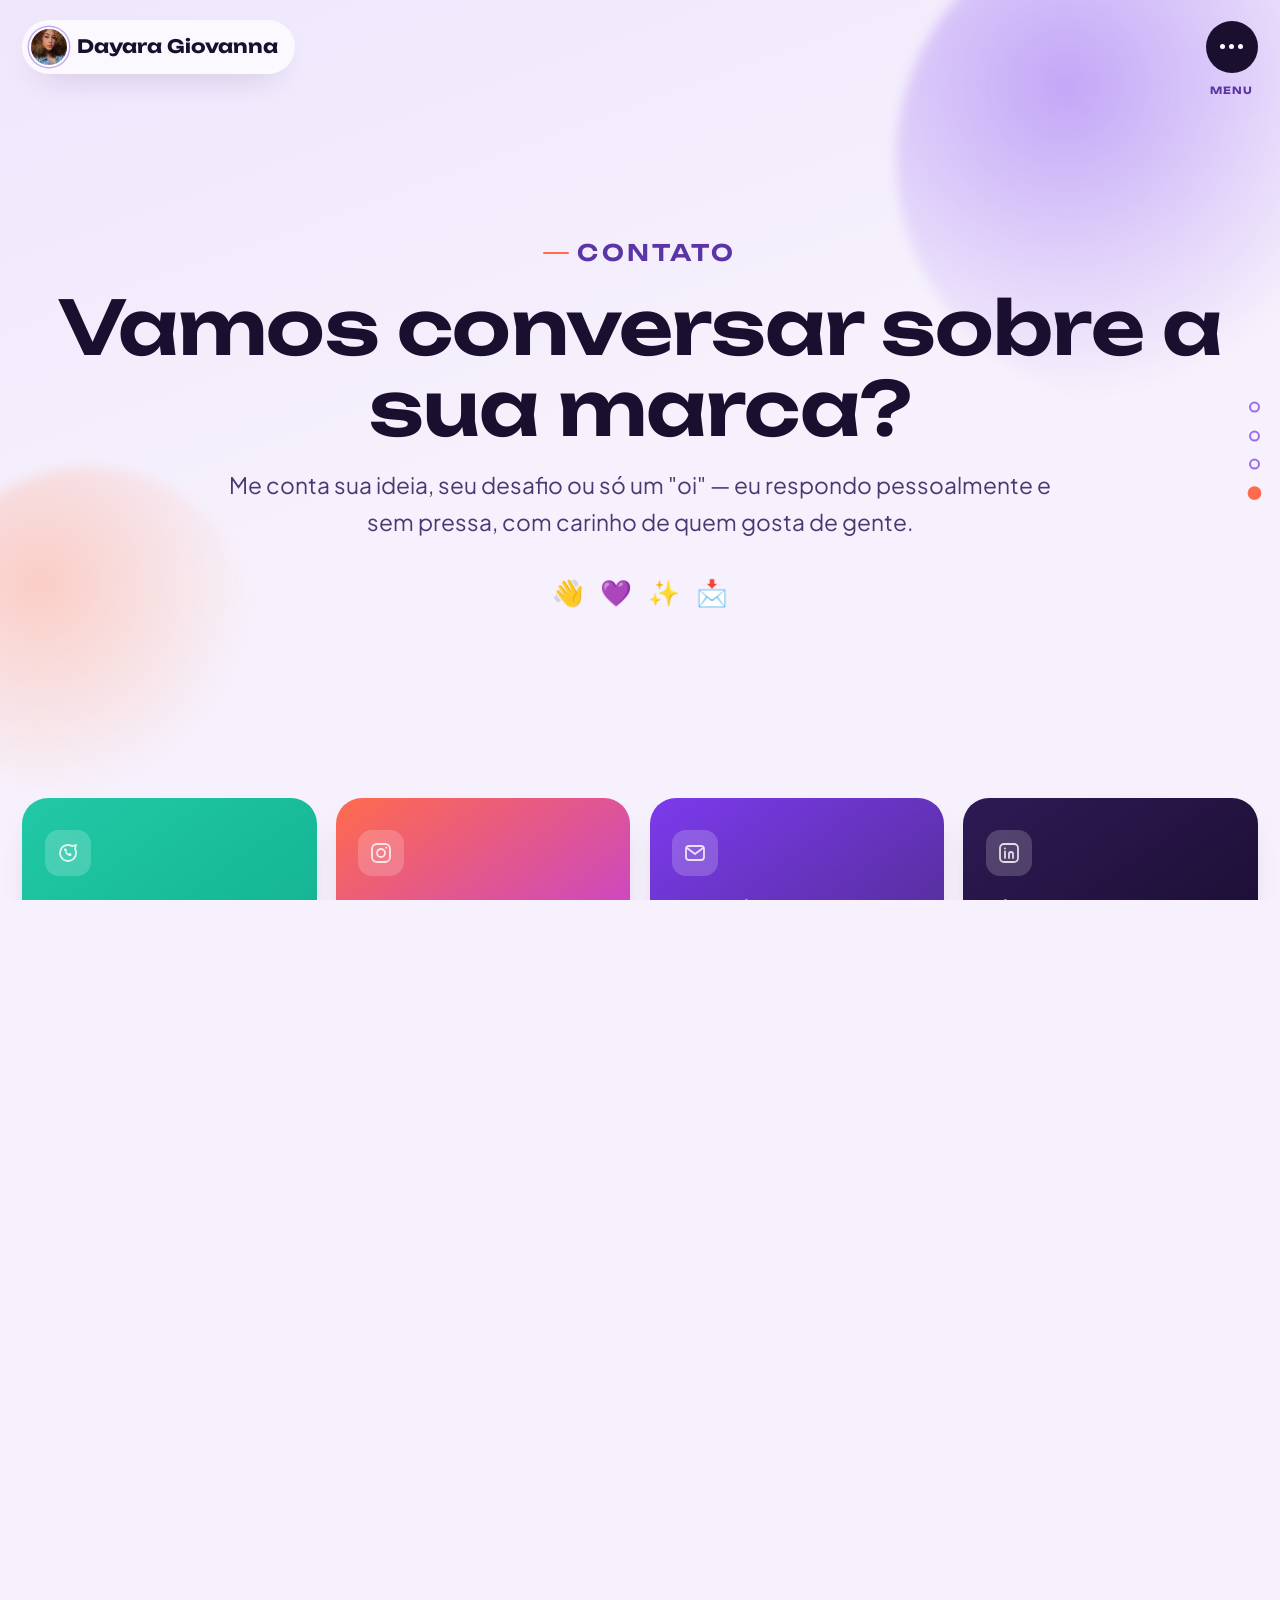
==== commit 49ece3ab: "ajusta navegação, letreiro, balões, dropdowns e carrossel de depoimentos" ====
--- a/contato.html
+++ b/contato.html
@@ -33,12 +33,11 @@
   </header>
 
   <nav class="nav-overlay" id="menu-principal" aria-label="Navegação principal">
-    <span class="nav-close-hint">Esc para fechar</span>
     <div class="nav-overlay__links">
-      <div class="nav-overlay__item"><a class="nav-overlay__link" data-nav-link="home" href="index.html"><span class="num">01</span> Home</a></div>
-      <div class="nav-overlay__item"><a class="nav-overlay__link" data-nav-link="sobre" href="sobre.html"><span class="num">02</span> Sobre mim</a></div>
-      <div class="nav-overlay__item"><a class="nav-overlay__link" data-nav-link="servicos" href="servicos.html"><span class="num">03</span> Serviços</a></div>
-      <div class="nav-overlay__item"><a class="nav-overlay__link" data-nav-link="contato" href="contato.html"><span class="num">04</span> Contato</a></div>
+      <div class="nav-overlay__item"><a class="nav-overlay__link" data-nav-link="home" href="index.html"><span class="num">01</span> Início</a></div>
+      <div class="nav-overlay__item"><a class="nav-overlay__link" data-nav-link="sobre" href="sobre.html"><span class="num">02</span> Minha história</a></div>
+      <div class="nav-overlay__item"><a class="nav-overlay__link" data-nav-link="servicos" href="servicos.html"><span class="num">03</span> Soluções</a></div>
+      <div class="nav-overlay__item"><a class="nav-overlay__link" data-nav-link="contato" href="contato.html"><span class="num">04</span> Fale Comigo</a></div>
     </div>
     <div class="nav-overlay__side">
       <div class="nav-overlay__blob" aria-hidden="true"></div>
@@ -52,10 +51,10 @@
   </nav>
 
   <nav class="dot-rail" aria-label="Navegação rápida entre seções">
-    <div class="dot-rail__item" data-nav-link="home"><a class="dot-rail__dot" href="index.html" aria-label="Home"></a><span class="dot-rail__tip">Home</span></div>
-    <div class="dot-rail__item" data-nav-link="sobre"><a class="dot-rail__dot" href="sobre.html" aria-label="Sobre mim"></a><span class="dot-rail__tip">Sobre mim</span></div>
-    <div class="dot-rail__item" data-nav-link="servicos"><a class="dot-rail__dot" href="servicos.html" aria-label="Serviços"></a><span class="dot-rail__tip">Serviços</span></div>
-    <div class="dot-rail__item" data-nav-link="contato"><a class="dot-rail__dot" href="contato.html" aria-label="Contato"></a><span class="dot-rail__tip">Contato</span></div>
+    <div class="dot-rail__item" data-nav-link="home"><a class="dot-rail__dot" href="index.html" aria-label="Início"></a><span class="dot-rail__tip">Início</span></div>
+    <div class="dot-rail__item" data-nav-link="sobre"><a class="dot-rail__dot" href="sobre.html" aria-label="Minha história"></a><span class="dot-rail__tip">Minha história</span></div>
+    <div class="dot-rail__item" data-nav-link="servicos"><a class="dot-rail__dot" href="servicos.html" aria-label="Soluções"></a><span class="dot-rail__tip">Soluções</span></div>
+    <div class="dot-rail__item" data-nav-link="contato"><a class="dot-rail__dot" href="contato.html" aria-label="Fale Comigo"></a><span class="dot-rail__tip">Fale Comigo</span></div>
   </nav>
 
   <main id="conteudo">
@@ -158,26 +157,26 @@
           <h2 id="faq-titulo" class="text-balance" style="font-size: var(--fs-2xl); margin-top:0.8rem;">Ainda com dúvidas? Talvez estejam aqui.</h2>
         </div>
         <div class="faq-list reveal-stagger">
-          <details class="faq-item">
-            <summary>Como funciona o processo de contratação?<span class="faq-icon" aria-hidden="true"><svg viewBox="0 0 24 24" fill="none"><path d="M12 5v14M5 12h14" stroke="currentColor" stroke-width="2.4" stroke-linecap="round"/></svg></span></summary>
-            <div class="faq-item__body"><p>Depois do primeiro contato, agendamos uma conversa de diagnóstico gratuita. A partir dela, monto uma proposta sob medida para o seu momento.</p></div>
-          </details>
-          <details class="faq-item">
-            <summary>Atende clientes fora do Rio de Janeiro?<span class="faq-icon" aria-hidden="true"><svg viewBox="0 0 24 24" fill="none"><path d="M12 5v14M5 12h14" stroke="currentColor" stroke-width="2.4" stroke-linecap="round"/></svg></span></summary>
-            <div class="faq-item__body"><p>Sim! Todo o atendimento é remoto, então trabalho com marcas de qualquer lugar do Brasil (e do mundo).</p></div>
-          </details>
-          <details class="faq-item">
-            <summary>Qual o prazo médio de entrega do planejamento?<span class="faq-icon" aria-hidden="true"><svg viewBox="0 0 24 24" fill="none"><path d="M12 5v14M5 12h14" stroke="currentColor" stroke-width="2.4" stroke-linecap="round"/></svg></span></summary>
-            <div class="faq-item__body"><p>O planejamento estratégico costuma ficar pronto em até 10 dias úteis após o alinhamento inicial com a marca.</p></div>
-          </details>
-          <details class="faq-item">
-            <summary>Preciso já ter identidade visual definida?<span class="faq-icon" aria-hidden="true"><svg viewBox="0 0 24 24" fill="none"><path d="M12 5v14M5 12h14" stroke="currentColor" stroke-width="2.4" stroke-linecap="round"/></svg></span></summary>
-            <div class="faq-item__body"><p>Não é obrigatório. Se sua marca ainda não tem identidade visual fechada, posso indicar parceiros de confiança para essa etapa.</p></div>
-          </details>
-          <details class="faq-item">
-            <summary>Como acompanho os resultados do meu projeto?<span class="faq-icon" aria-hidden="true"><svg viewBox="0 0 24 24" fill="none"><path d="M12 5v14M5 12h14" stroke="currentColor" stroke-width="2.4" stroke-linecap="round"/></svg></span></summary>
-            <div class="faq-item__body"><p>Envio relatórios periódicos com métricas claras e, nos planos Crescimento e Performance, marcamos conversas de acompanhamento.</p></div>
-          </details>
+          <div class="faq-item">
+            <button class="faq-summary" type="button" aria-expanded="false" aria-controls="faq-panel-1">Como funciona o processo de contratação?<span class="faq-icon" aria-hidden="true"><svg viewBox="0 0 24 24" fill="none"><path d="M12 5v14M5 12h14" stroke="currentColor" stroke-width="2.4" stroke-linecap="round"/></svg></span></button>
+            <div class="faq-item__panel" id="faq-panel-1"><div class="faq-item__body"><p>Depois do primeiro contato, agendamos uma conversa de diagnóstico gratuita. A partir dela, monto uma proposta sob medida para o seu momento.</p></div></div>
+          </div>
+          <div class="faq-item">
+            <button class="faq-summary" type="button" aria-expanded="false" aria-controls="faq-panel-2">Atende clientes fora do Rio de Janeiro?<span class="faq-icon" aria-hidden="true"><svg viewBox="0 0 24 24" fill="none"><path d="M12 5v14M5 12h14" stroke="currentColor" stroke-width="2.4" stroke-linecap="round"/></svg></span></button>
+            <div class="faq-item__panel" id="faq-panel-2"><div class="faq-item__body"><p>Sim! Todo o atendimento é remoto, então trabalho com marcas de qualquer lugar do Brasil (e do mundo).</p></div></div>
+          </div>
+          <div class="faq-item">
+            <button class="faq-summary" type="button" aria-expanded="false" aria-controls="faq-panel-3">Qual o prazo médio de entrega do planejamento?<span class="faq-icon" aria-hidden="true"><svg viewBox="0 0 24 24" fill="none"><path d="M12 5v14M5 12h14" stroke="currentColor" stroke-width="2.4" stroke-linecap="round"/></svg></span></button>
+            <div class="faq-item__panel" id="faq-panel-3"><div class="faq-item__body"><p>O planejamento estratégico costuma ficar pronto em até 10 dias úteis após o alinhamento inicial com a marca.</p></div></div>
+          </div>
+          <div class="faq-item">
+            <button class="faq-summary" type="button" aria-expanded="false" aria-controls="faq-panel-4">Preciso já ter identidade visual definida?<span class="faq-icon" aria-hidden="true"><svg viewBox="0 0 24 24" fill="none"><path d="M12 5v14M5 12h14" stroke="currentColor" stroke-width="2.4" stroke-linecap="round"/></svg></span></button>
+            <div class="faq-item__panel" id="faq-panel-4"><div class="faq-item__body"><p>Não é obrigatório. Se sua marca ainda não tem identidade visual fechada, posso indicar parceiros de confiança para essa etapa.</p></div></div>
+          </div>
+          <div class="faq-item">
+            <button class="faq-summary" type="button" aria-expanded="false" aria-controls="faq-panel-5">Como acompanho os resultados do meu projeto?<span class="faq-icon" aria-hidden="true"><svg viewBox="0 0 24 24" fill="none"><path d="M12 5v14M5 12h14" stroke="currentColor" stroke-width="2.4" stroke-linecap="round"/></svg></span></button>
+            <div class="faq-item__panel" id="faq-panel-5"><div class="faq-item__body"><p>Envio relatórios periódicos com métricas claras e, nos planos Crescimento e Performance, marcamos conversas de acompanhamento.</p></div></div>
+          </div>
         </div>
       </div>
     </section>
@@ -194,10 +193,10 @@
         <div class="footer-col">
           <h4>Navegação</h4>
           <ul>
-            <li><a href="index.html">Home</a></li>
-            <li><a href="sobre.html">Sobre mim</a></li>
-            <li><a href="servicos.html">Serviços</a></li>
-            <li><a href="contato.html">Contato</a></li>
+            <li><a href="index.html">Início</a></li>
+            <li><a href="sobre.html">Minha história</a></li>
+            <li><a href="servicos.html">Soluções</a></li>
+            <li><a href="contato.html">Fale Comigo</a></li>
           </ul>
         </div>
         <div class="footer-col">
--- a/assets/css/base.css
+++ b/assets/css/base.css
@@ -48,10 +48,10 @@
   --fs-sm: clamp(0.9rem, 0.87rem + 0.15vw, 1rem);
   --fs-base: clamp(1rem, 0.96rem + 0.2vw, 1.125rem);
   --fs-md: clamp(1.2rem, 1.1rem + 0.4vw, 1.5rem);
-  --fs-lg: clamp(1.6rem, 1.4rem + 0.9vw, 2.3rem);
-  --fs-xl: clamp(1.9rem, 1.5rem + 1.7vw, 3.6rem);
-  --fs-2xl: clamp(2.15rem, 1.7rem + 2.7vw, 5.4rem);
-  --fs-3xl: clamp(2.5rem, 1.8rem + 4.6vw, 7.8rem);
+  --fs-lg: clamp(1.6rem, 1.38rem + 0.8vw, 2.1rem);
+  --fs-xl: clamp(1.9rem, 1.45rem + 1.4vw, 3.1rem);
+  --fs-2xl: clamp(2.1rem, 1.6rem + 2.2vw, 4.6rem);
+  --fs-3xl: clamp(2.4rem, 1.7rem + 3.7vw, 6.5rem);
 
   /* ---- Espaçamento ---- */
   --space-2xs: 0.4rem;
@@ -300,8 +300,8 @@
 .nav-toggle {
   pointer-events: auto;
   position: relative;
-  width: 62px;
-  height: 62px;
+  width: 52px;
+  height: 52px;
   border-radius: 50%;
   background: var(--ink);
   box-shadow: var(--shadow-lift);
@@ -313,8 +313,8 @@
 
 .nav-toggle__icon {
   position: relative;
-  width: 22px;
-  height: 22px;
+  width: 18px;
+  height: 18px;
   display: flex;
   align-items: center;
   justify-content: center;
@@ -325,12 +325,12 @@
   display: flex;
   align-items: center;
   justify-content: center;
-  gap: 5px;
+  gap: 4px;
   transition: opacity var(--dur-fast) var(--ease-out), transform var(--dur-fast) var(--ease-out);
 }
 .nav-toggle__dots span {
-  width: 6px;
-  height: 6px;
+  width: 5px;
+  height: 5px;
   border-radius: 50%;
   background: var(--white);
   flex-shrink: 0;
@@ -338,8 +338,8 @@
 .nav-toggle__x {
   position: absolute;
   inset: 0;
-  width: 22px;
-  height: 22px;
+  width: 18px;
+  height: 18px;
   color: var(--white);
   opacity: 0;
   transform: rotate(-35deg) scale(0.5);
@@ -460,21 +460,6 @@
   filter: blur(10px);
   opacity: 0.55;
   border-radius: 50%;
-}
-
-.nav-close-hint {
-  position: absolute;
-  bottom: var(--space-sm);
-  left: clamp(1.8rem, 6vw, 6rem);
-  color: var(--purple-300);
-  font-size: var(--fs-xs);
-  letter-spacing: 0.1em;
-  text-transform: uppercase;
-  z-index: 1;
-}
-
-@media (max-width: 760px) {
-  .nav-close-hint { left: 1.6rem; bottom: 1.3rem; }
 }
 
 body.nav-open { overflow: hidden; }
@@ -671,11 +656,18 @@
 }
 .marquee__track {
   display: inline-flex;
+  animation: marquee 28s linear infinite;
+  will-change: transform;
+  backface-visibility: hidden;
+}
+.marquee__group {
+  display: inline-flex;
+  align-items: center;
   gap: 2.5rem;
-  animation: marquee 28s linear infinite;
-}
-.marquee:hover .marquee__track { animation-play-state: paused; }
-.marquee__track span {
+  padding-right: 2.5rem;
+  flex-shrink: 0;
+}
+.marquee__group span {
   font-family: var(--font-display);
   font-size: clamp(1.1rem, 2.4vw, 1.9rem);
   color: var(--purple-300);
@@ -683,10 +675,10 @@
   align-items: center;
   gap: 2.5rem;
 }
-.marquee__track span::after { content: '✦'; color: var(--coral-500); font-size: 1rem; }
+.marquee__group span::after { content: '✦'; color: var(--coral-500); font-size: 1rem; }
 @keyframes marquee {
-  from { transform: translateX(0); }
-  to { transform: translateX(-50%); }
+  from { transform: translate3d(0, 0, 0); }
+  to { transform: translate3d(-50%, 0, 0); }
 }
 
 /* ---- Skip/util ---- */
--- a/assets/css/contato.css
+++ b/assets/css/contato.css
@@ -6,7 +6,7 @@
   align-items: center;
   padding-top: clamp(6rem, 12vw, 9rem);
   position: relative;
-  overflow: hidden;
+  /* overflow: hidden; */
   border-radius: 0 0 var(--radius-lg) var(--radius-lg);
   background: linear-gradient(160deg, var(--purple-100) 0%, var(--lilac-bg) 55%);
 }
@@ -226,9 +226,10 @@
   box-shadow: var(--shadow-card);
   overflow: hidden;
 }
-.faq-item summary {
-  list-style: none;
+.faq-summary {
+  width: 100%;
   cursor: pointer;
+  text-align: left;
   display: flex;
   align-items: center;
   justify-content: space-between;
@@ -239,8 +240,7 @@
   font-size: var(--fs-sm);
   color: var(--ink);
 }
-.faq-item summary::-webkit-details-marker { display: none; }
-.faq-item summary .faq-icon {
+.faq-summary .faq-icon {
   width: 32px;
   height: 32px;
   border-radius: 50%;
@@ -252,15 +252,20 @@
   flex-shrink: 0;
   transition: transform var(--dur-fast) var(--ease-out), background var(--dur-fast), color var(--dur-fast), border-color var(--dur-fast);
 }
-.faq-item summary .faq-icon svg {
+.faq-summary .faq-icon svg {
   width: 14px;
   height: 14px;
   display: block;
 }
-.faq-item[open] summary .faq-icon {
+.faq-summary[aria-expanded="true"] .faq-icon {
   transform: rotate(45deg);
   background: var(--ink);
   border-color: var(--ink);
   color: var(--white);
 }
+.faq-item__panel {
+  max-height: 0;
+  overflow: hidden;
+  transition: max-height var(--dur-base) var(--ease-out);
+}
 .faq-item__body { padding: 0 1.6rem 1.5rem; color: var(--body-text); max-width: 64ch; }
